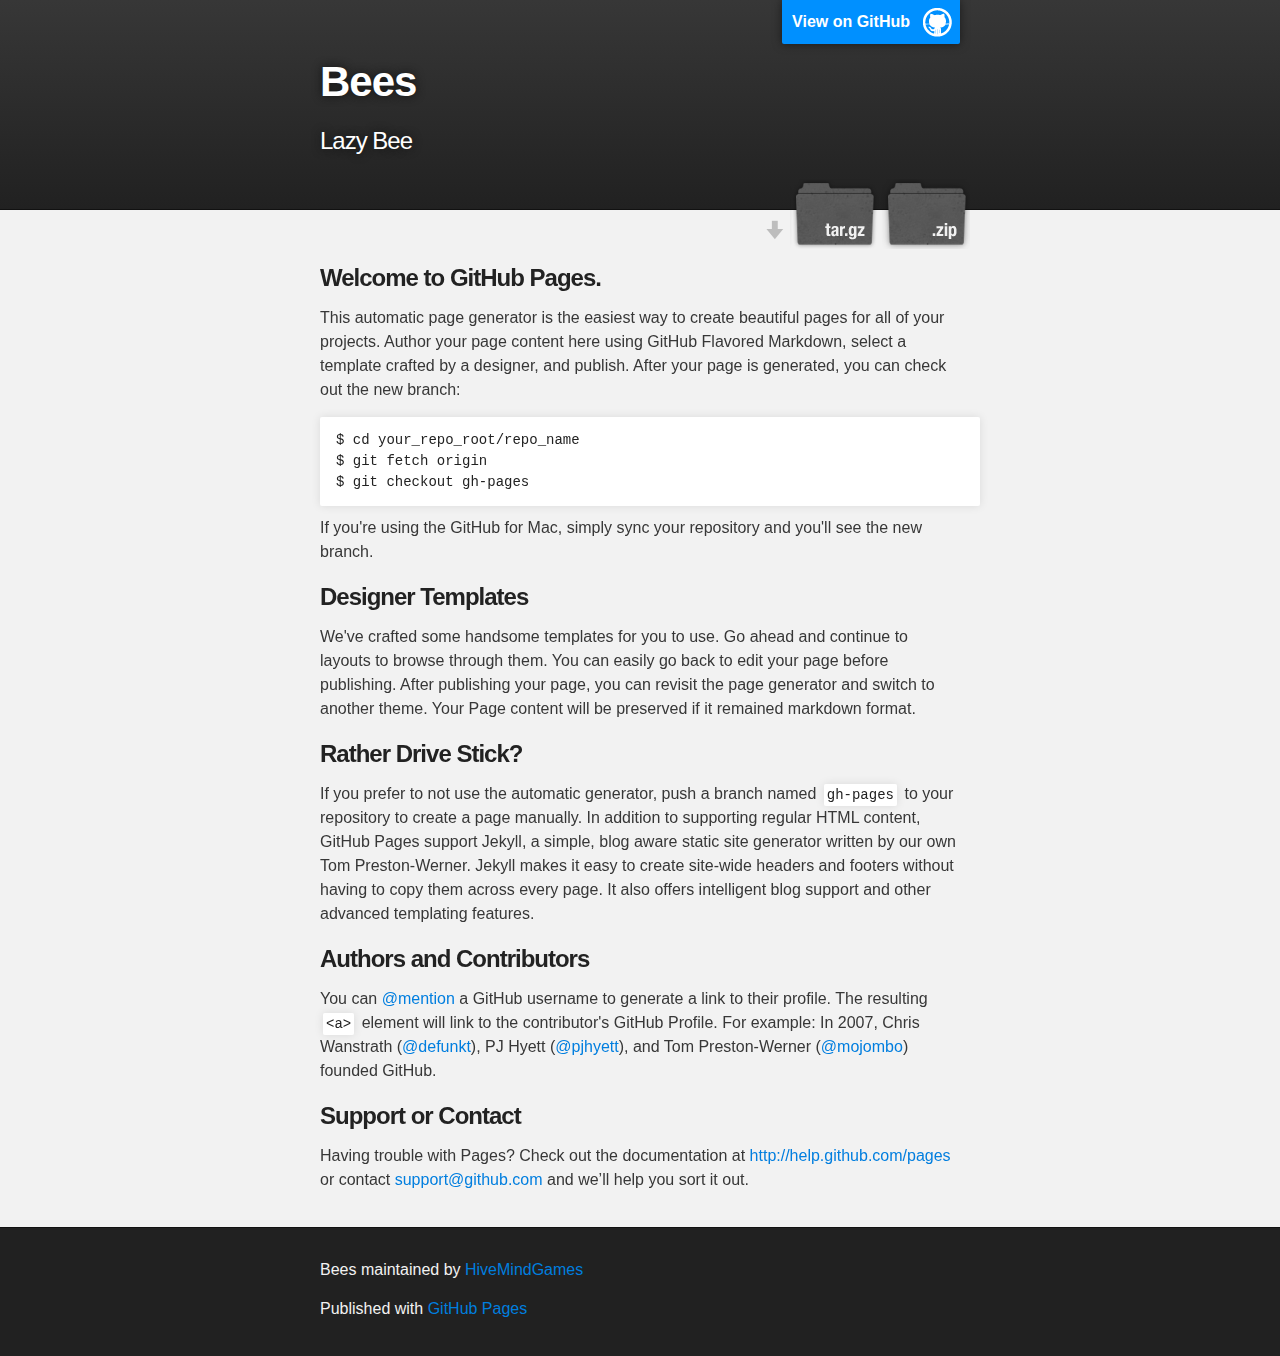
==== index.html @ bdd06cb8 "Create gh-pages branch via GitHub" ====
<!DOCTYPE html>
<html>

  <head>
    <meta charset='utf-8' />
    <meta http-equiv="X-UA-Compatible" content="chrome=1" />
    <meta name="description" content="Bees : Lazy Bee" />

    <link rel="stylesheet" type="text/css" media="screen" href="stylesheets/stylesheet.css">

    <title>Bees</title>
  </head>

  <body>

    <!-- HEADER -->
    <div id="header_wrap" class="outer">
        <header class="inner">
          <a id="forkme_banner" href="https://github.com/HiveMindGames/bees">View on GitHub</a>

          <h1 id="project_title">Bees</h1>
          <h2 id="project_tagline">Lazy Bee</h2>

            <section id="downloads">
              <a class="zip_download_link" href="https://github.com/HiveMindGames/bees/zipball/master">Download this project as a .zip file</a>
              <a class="tar_download_link" href="https://github.com/HiveMindGames/bees/tarball/master">Download this project as a tar.gz file</a>
            </section>
        </header>
    </div>

    <!-- MAIN CONTENT -->
    <div id="main_content_wrap" class="outer">
      <section id="main_content" class="inner">
        <h3>Welcome to GitHub Pages.</h3>

<p>This automatic page generator is the easiest way to create beautiful pages for all of your projects. Author your page content here using GitHub Flavored Markdown, select a template crafted by a designer, and publish. After your page is generated, you can check out the new branch:</p>

<pre><code>$ cd your_repo_root/repo_name
$ git fetch origin
$ git checkout gh-pages
</code></pre>

<p>If you're using the GitHub for Mac, simply sync your repository and you'll see the new branch.</p>

<h3>Designer Templates</h3>

<p>We've crafted some handsome templates for you to use. Go ahead and continue to layouts to browse through them. You can easily go back to edit your page before publishing. After publishing your page, you can revisit the page generator and switch to another theme. Your Page content will be preserved if it remained markdown format.</p>

<h3>Rather Drive Stick?</h3>

<p>If you prefer to not use the automatic generator, push a branch named <code>gh-pages</code> to your repository to create a page manually. In addition to supporting regular HTML content, GitHub Pages support Jekyll, a simple, blog aware static site generator written by our own Tom Preston-Werner. Jekyll makes it easy to create site-wide headers and footers without having to copy them across every page. It also offers intelligent blog support and other advanced templating features.</p>

<h3>Authors and Contributors</h3>

<p>You can <a href="https://github.com/blog/821" class="user-mention">@mention</a> a GitHub username to generate a link to their profile. The resulting <code>&lt;a&gt;</code> element will link to the contributor's GitHub Profile. For example: In 2007, Chris Wanstrath (<a href="https://github.com/defunkt" class="user-mention">@defunkt</a>), PJ Hyett (<a href="https://github.com/pjhyett" class="user-mention">@pjhyett</a>), and Tom Preston-Werner (<a href="https://github.com/mojombo" class="user-mention">@mojombo</a>) founded GitHub.</p>

<h3>Support or Contact</h3>

<p>Having trouble with Pages? Check out the documentation at <a href="http://help.github.com/pages">http://help.github.com/pages</a> or contact <a href="mailto:support@github.com">support@github.com</a> and we’ll help you sort it out.</p>
      </section>
    </div>

    <!-- FOOTER  -->
    <div id="footer_wrap" class="outer">
      <footer class="inner">
        <p class="copyright">Bees maintained by <a href="https://github.com/HiveMindGames">HiveMindGames</a></p>
        <p>Published with <a href="http://pages.github.com">GitHub Pages</a></p>
      </footer>
    </div>

    

  </body>
</html>
---- stylesheets/stylesheet.css ----
/*******************************************************************************
Slate Theme for Github Pages
by Jason Costello, @jsncostello
*******************************************************************************/

@import url(pygment_trac.css);

/*******************************************************************************
MeyerWeb Reset
*******************************************************************************/

html, body, div, span, applet, object, iframe,
h1, h2, h3, h4, h5, h6, p, blockquote, pre,
a, abbr, acronym, address, big, cite, code,
del, dfn, em, img, ins, kbd, q, s, samp,
small, strike, strong, sub, sup, tt, var,
b, u, i, center,
dl, dt, dd, ol, ul, li,
fieldset, form, label, legend,
table, caption, tbody, tfoot, thead, tr, th, td,
article, aside, canvas, details, embed,
figure, figcaption, footer, header, hgroup,
menu, nav, output, ruby, section, summary,
time, mark, audio, video {
  margin: 0;
  padding: 0;
  border: 0;
  font: inherit;
  vertical-align: baseline;
}

/* HTML5 display-role reset for older browsers */
article, aside, details, figcaption, figure,
footer, header, hgroup, menu, nav, section {
  display: block;
}

ol, ul {
  list-style: none;
}

blockquote, q {
}

table {
  border-collapse: collapse;
  border-spacing: 0;
}

a:focus {
  outline: none;
}

/*******************************************************************************
Theme Styles
*******************************************************************************/

body {
  box-sizing: border-box;
  color:#373737;
  background: #212121;
  font-size: 16px;
  font-family: 'Myriad Pro', Calibri, Helvetica, Arial, sans-serif;
  line-height: 1.5;
  -webkit-font-smoothing: antialiased;
}

h1, h2, h3, h4, h5, h6 {
  margin: 10px 0;
  font-weight: 700;
  color:#222222;
  font-family: 'Lucida Grande', 'Calibri', Helvetica, Arial, sans-serif;
  letter-spacing: -1px;
}

h1 {
  font-size: 36px;
  font-weight: 700;
}

h2 {
  padding-bottom: 10px;
  font-size: 32px;
  background: url('../images/bg_hr.png') repeat-x bottom;
}

h3 {
  font-size: 24px;
}

h4 {
  font-size: 21px;
}

h5 {
  font-size: 18px;
}

h6 {
  font-size: 16px;
}

p {
  margin: 10px 0 15px 0;
}

footer p {
  color: #f2f2f2;
}

a {
  text-decoration: none;
  color: #007edf;
  text-shadow: none;

  transition: color 0.5s ease;
  transition: text-shadow 0.5s ease;
  -webkit-transition: color 0.5s ease;
  -webkit-transition: text-shadow 0.5s ease;
  -moz-transition: color 0.5s ease;
  -moz-transition: text-shadow 0.5s ease;
  -o-transition: color 0.5s ease;
  -o-transition: text-shadow 0.5s ease;
  -ms-transition: color 0.5s ease;
  -ms-transition: text-shadow 0.5s ease;
}

#main_content a:hover {
  color: #0069ba;
  text-shadow: #0090ff 0px 0px 2px;
}

footer a:hover {
  color: #43adff;
  text-shadow: #0090ff 0px 0px 2px;
}

em {
  font-style: italic;
}

strong {
  font-weight: bold;
}

img {
  position: relative;
  margin: 0 auto;
  max-width: 739px;
  padding: 5px;
  margin: 10px 0 10px 0;
  border: 1px solid #ebebeb;

  box-shadow: 0 0 5px #ebebeb;
  -webkit-box-shadow: 0 0 5px #ebebeb;
  -moz-box-shadow: 0 0 5px #ebebeb;
  -o-box-shadow: 0 0 5px #ebebeb;
  -ms-box-shadow: 0 0 5px #ebebeb;
}

pre, code {
  width: 100%;
  color: #222;
  background-color: #fff;

  font-family: Monaco, "Bitstream Vera Sans Mono", "Lucida Console", Terminal, monospace;
  font-size: 14px;

  border-radius: 2px;
  -moz-border-radius: 2px;
  -webkit-border-radius: 2px;



}

pre {
  width: 100%;
  padding: 10px;
  box-shadow: 0 0 10px rgba(0,0,0,.1);
  overflow: auto;
}

code {
  padding: 3px;
  margin: 0 3px;
  box-shadow: 0 0 10px rgba(0,0,0,.1);
}

pre code {
  display: block;
  box-shadow: none;
}

blockquote {
  color: #666;
  margin-bottom: 20px;
  padding: 0 0 0 20px;
  border-left: 3px solid #bbb;
}

ul, ol, dl {
  margin-bottom: 15px
}

ul li {
  list-style: inside;
  padding-left: 20px;
}

ol li {
  list-style: decimal inside;
  padding-left: 20px;
}

dl dt {
  font-weight: bold;
}

dl dd {
  padding-left: 20px;
  font-style: italic;
}

dl p {
  padding-left: 20px;
  font-style: italic;
}

hr {
  height: 1px;
  margin-bottom: 5px;
  border: none;
  background: url('../images/bg_hr.png') repeat-x center;
}

table {
  border: 1px solid #373737;
  margin-bottom: 20px;
  text-align: left;
 }

th {
  font-family: 'Lucida Grande', 'Helvetica Neue', Helvetica, Arial, sans-serif;
  padding: 10px;
  background: #373737;
  color: #fff;
 }

td {
  padding: 10px;
  border: 1px solid #373737;
 }

form {
  background: #f2f2f2;
  padding: 20px;
}

img {
  width: 100%;
  max-width: 100%;
}

/*******************************************************************************
Full-Width Styles
*******************************************************************************/

.outer {
  width: 100%;
}

.inner {
  position: relative;
  max-width: 640px;
  padding: 20px 10px;
  margin: 0 auto;
}

#forkme_banner {
  display: block;
  position: absolute;
  top:0;
  right: 10px;
  z-index: 10;
  padding: 10px 50px 10px 10px;
  color: #fff;
  background: url('../images/blacktocat.png') #0090ff no-repeat 95% 50%;
  font-weight: 700;
  box-shadow: 0 0 10px rgba(0,0,0,.5);
  border-bottom-left-radius: 2px;
  border-bottom-right-radius: 2px;
}

#header_wrap {
  background: #212121;
  background: -moz-linear-gradient(top, #373737, #212121);
  background: -webkit-linear-gradient(top, #373737, #212121);
  background: -ms-linear-gradient(top, #373737, #212121);
  background: -o-linear-gradient(top, #373737, #212121);
  background: linear-gradient(top, #373737, #212121);
}

#header_wrap .inner {
  padding: 50px 10px 30px 10px;
}

#project_title {
  margin: 0;
  color: #fff;
  font-size: 42px;
  font-weight: 700;
  text-shadow: #111 0px 0px 10px;
}

#project_tagline {
  color: #fff;
  font-size: 24px;
  font-weight: 300;
  background: none;
  text-shadow: #111 0px 0px 10px;
}

#downloads {
  position: absolute;
  width: 210px;
  z-index: 10;
  bottom: -40px;
  right: 0;
  height: 70px;
  background: url('../images/icon_download.png') no-repeat 0% 90%;
}

.zip_download_link {
  display: block;
  float: right;
  width: 90px;
  height:70px;
  text-indent: -5000px;
  overflow: hidden;
  background: url(../images/sprite_download.png) no-repeat bottom left;
}

.tar_download_link {
  display: block;
  float: right;
  width: 90px;
  height:70px;
  text-indent: -5000px;
  overflow: hidden;
  background: url(../images/sprite_download.png) no-repeat bottom right;
  margin-left: 10px;
}

.zip_download_link:hover {
  background: url(../images/sprite_download.png) no-repeat top left;
}

.tar_download_link:hover {
  background: url(../images/sprite_download.png) no-repeat top right;
}

#main_content_wrap {
  background: #f2f2f2;
  border-top: 1px solid #111;
  border-bottom: 1px solid #111;
}

#main_content {
  padding-top: 40px;
}

#footer_wrap {
  background: #212121;
}



/*******************************************************************************
Small Device Styles
*******************************************************************************/

@media screen and (max-width: 480px) {
  body {
    font-size:14px;
  }

  #downloads {
    display: none;
  }

  .inner {
    min-width: 320px;
    max-width: 480px;
  }

  #project_title {
  font-size: 32px;
  }

  h1 {
    font-size: 28px;
  }

  h2 {
    font-size: 24px;
  }

  h3 {
    font-size: 21px;
  }

  h4 {
    font-size: 18px;
  }

  h5 {
    font-size: 14px;
  }

  h6 {
    font-size: 12px;
  }

  code, pre {
    min-width: 320px;
    max-width: 480px;
    font-size: 11px;
  }

}
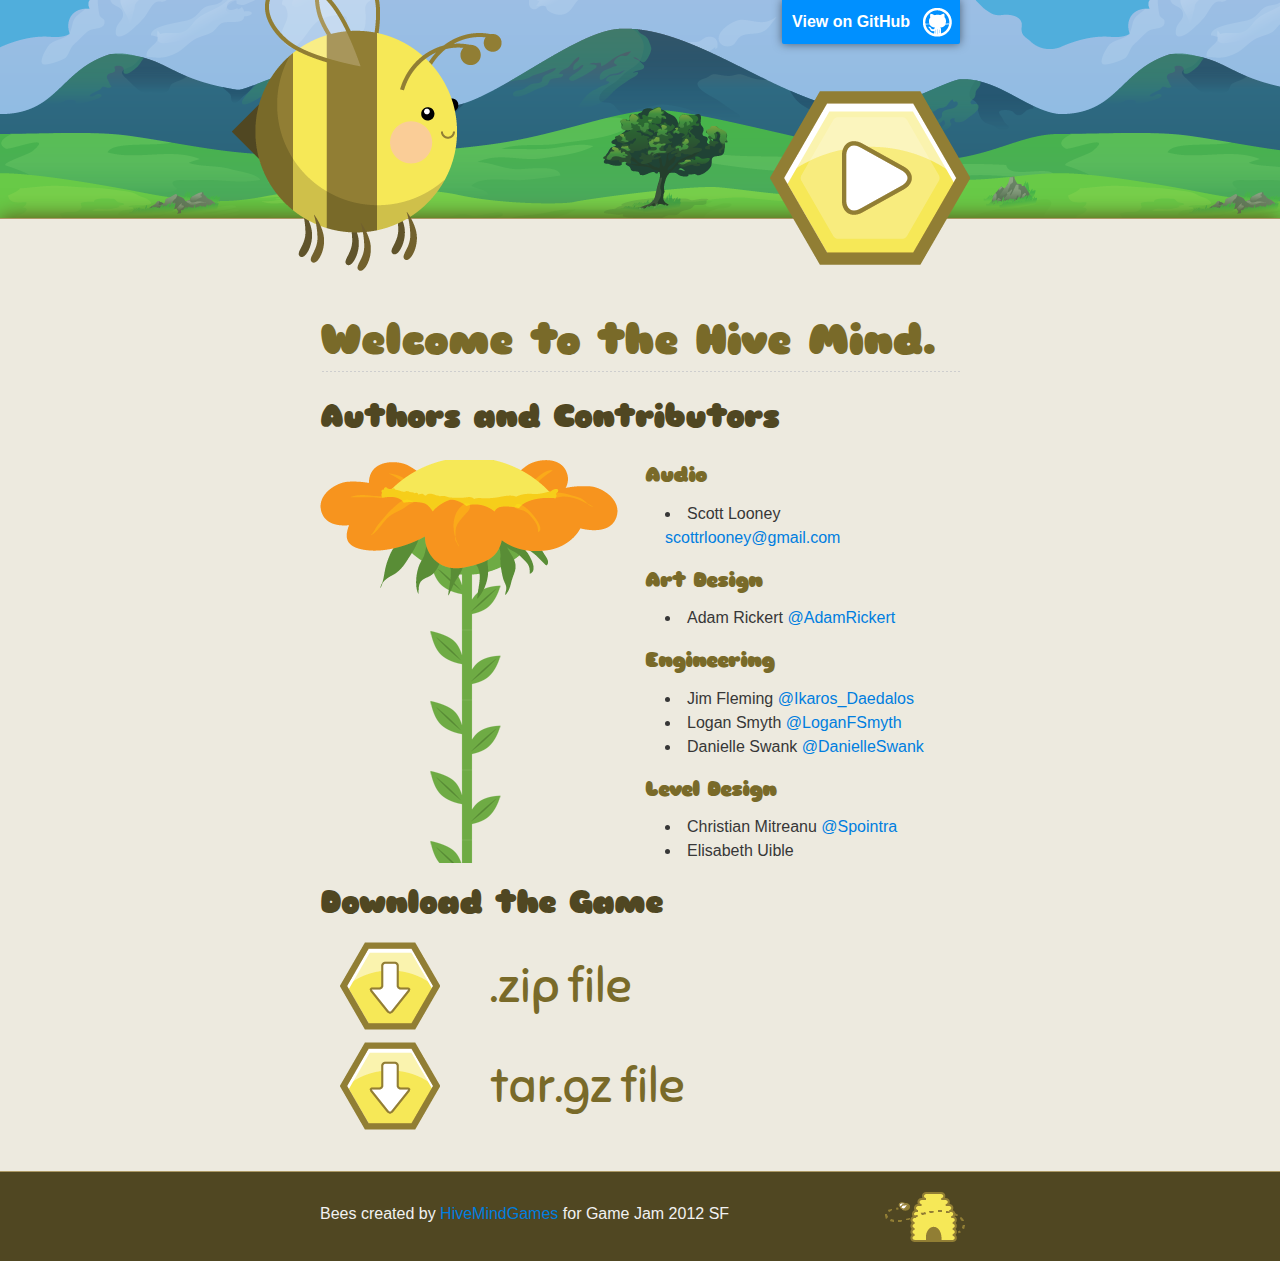
==== commit 043157de: "updates to style and copy" ====
--- a/index.html
+++ b/index.html
@@ -5,7 +5,8 @@
     <meta charset='utf-8' />
     <meta http-equiv="X-UA-Compatible" content="chrome=1" />
     <meta name="description" content="Bees : Lazy Bee" />
-
+    <link rel="shortcut icon" type="image/x-icon" href="favicon.ico">
+    <link href='http://fonts.googleapis.com/css?family=Concert+One|Sniglet:800' rel='stylesheet' type='text/css'>
     <link rel="stylesheet" type="text/css" media="screen" href="stylesheets/stylesheet.css">
 
     <title>Bees</title>
@@ -17,13 +18,10 @@
     <div id="header_wrap" class="outer">
         <header class="inner">
           <a id="forkme_banner" href="https://github.com/HiveMindGames/bees">View on GitHub</a>
-
-          <h1 id="project_title">Bees</h1>
-          <h2 id="project_tagline">Lazy Bee</h2>
-
-            <section id="downloads">
-              <a class="zip_download_link" href="https://github.com/HiveMindGames/bees/zipball/master">Download this project as a .zip file</a>
-              <a class="tar_download_link" href="https://github.com/HiveMindGames/bees/tarball/master">Download this project as a tar.gz file</a>
+          <h1 id="project_title">Bumble Bounce</h1>
+          <h2 id="project_tagline">&nbsp;</h2>
+            <section id="game">
+              <a class="play" href="http://hivemindgames.github.com/bees/game.html">Play Bumble Bounce</a>
             </section>
         </header>
     </div>
@@ -31,44 +29,44 @@
     <!-- MAIN CONTENT -->
     <div id="main_content_wrap" class="outer">
       <section id="main_content" class="inner">
-        <h3>Welcome to GitHub Pages.</h3>
+        <h2>Welcome to the Hive Mind.</h2>
 
-<p>This automatic page generator is the easiest way to create beautiful pages for all of your projects. Author your page content here using GitHub Flavored Markdown, select a template crafted by a designer, and publish. After your page is generated, you can check out the new branch:</p>
-
-<pre><code>$ cd your_repo_root/repo_name
-$ git fetch origin
-$ git checkout gh-pages
-</code></pre>
-
-<p>If you're using the GitHub for Mac, simply sync your repository and you'll see the new branch.</p>
-
-<h3>Designer Templates</h3>
-
-<p>We've crafted some handsome templates for you to use. Go ahead and continue to layouts to browse through them. You can easily go back to edit your page before publishing. After publishing your page, you can revisit the page generator and switch to another theme. Your Page content will be preserved if it remained markdown format.</p>
-
-<h3>Rather Drive Stick?</h3>
-
-<p>If you prefer to not use the automatic generator, push a branch named <code>gh-pages</code> to your repository to create a page manually. In addition to supporting regular HTML content, GitHub Pages support Jekyll, a simple, blog aware static site generator written by our own Tom Preston-Werner. Jekyll makes it easy to create site-wide headers and footers without having to copy them across every page. It also offers intelligent blog support and other advanced templating features.</p>
-
-<h3>Authors and Contributors</h3>
-
-<p>You can <a href="https://github.com/blog/821" class="user-mention">@mention</a> a GitHub username to generate a link to their profile. The resulting <code>&lt;a&gt;</code> element will link to the contributor's GitHub Profile. For example: In 2007, Chris Wanstrath (<a href="https://github.com/defunkt" class="user-mention">@defunkt</a>), PJ Hyett (<a href="https://github.com/pjhyett" class="user-mention">@pjhyett</a>), and Tom Preston-Werner (<a href="https://github.com/mojombo" class="user-mention">@mojombo</a>) founded GitHub.</p>
-
-<h3>Support or Contact</h3>
-
-<p>Having trouble with Pages? Check out the documentation at <a href="http://help.github.com/pages">http://help.github.com/pages</a> or contact <a href="mailto:support@github.com">support@github.com</a> and we’ll help you sort it out.</p>
+        <h3>Authors and Contributors</h3>
+          <div class='stem'>
+            <section class='flower'>
+              <h4>Audio</h4>
+                <ul>
+                  <li>Scott Looney <a href="mailto:scottrlooney@gmail.com">scottrlooney@gmail.com</a>
+                </ul>
+              <h4>Art Design</h4>
+                <ul>
+                  <li>Adam Rickert <a href="http://twitter.com/AdamRickert">@AdamRickert</a>
+                </ul>
+              <h4>Engineering</h4>
+                <ul>
+                  <li>Jim Fleming <a href="http://twitter.com/ikaros_daedalos">@Ikaros_Daedalos</a>
+                  <li>Logan Smyth <a href="https://twitter.com/loganfsmyth">@LoganFSmyth</a>
+                  <li>Danielle Swank <a href="https://twitter.com/danielleswank">@DanielleSwank</a>
+                </ul>
+              <h4>Level Design</h4>
+                <ul>
+                  <li>Christian Mitreanu <a href="http://twitter.com/spointra">@Spointra</a>
+                  <li>Elisabeth Uible
+                </ul>
+            </section>
+          </div>
+ 
+        <h3>Download the Game</h3>
+          <ul class="clean">
+            <li><a class="download_link" href="https://github.com/HiveMindGames/bees/zipball/master">.zip file</a></li>
+            <li><a class="download_link" href="https://github.com/HiveMindGames/bees/tarball/master">tar.gz file</a></li>
+          </ul>
       </section>
     </div>
-
-    <!-- FOOTER  -->
     <div id="footer_wrap" class="outer">
       <footer class="inner">
-        <p class="copyright">Bees maintained by <a href="https://github.com/HiveMindGames">HiveMindGames</a></p>
-        <p>Published with <a href="http://pages.github.com">GitHub Pages</a></p>
+        <p class="copyright">Bees created by <a href="https://github.com/HiveMindGames">HiveMindGames</a> for Game Jam 2012 SF</p>
       </footer>
     </div>
-
-    
-
   </body>
 </html>
--- a/stylesheets/stylesheet.css
+++ b/stylesheets/stylesheet.css
@@ -58,7 +58,7 @@
 body {
   box-sizing: border-box;
   color:#373737;
-  background: #212121;
+  background: #504722;
   font-size: 16px;
   font-family: 'Myriad Pro', Calibri, Helvetica, Arial, sans-serif;
   line-height: 1.5;
@@ -68,8 +68,8 @@
 h1, h2, h3, h4, h5, h6 {
   margin: 10px 0;
   font-weight: 700;
-  color:#222222;
-  font-family: 'Lucida Grande', 'Calibri', Helvetica, Arial, sans-serif;
+  color:#796a29;
+  font-family: 'Sniglet', 'Lucida Grande', 'Calibri', Helvetica, Arial, sans-serif;
   letter-spacing: -1px;
 }
 
@@ -80,12 +80,13 @@
 
 h2 {
   padding-bottom: 10px;
+  font-size: 42px;
+  background: url('../images/bg_hr.png') repeat-x bottom;
+}
+
+h3 {
   font-size: 32px;
-  background: url('../images/bg_hr.png') repeat-x bottom;
-}
-
-h3 {
-  font-size: 24px;
+  color: #504722;
 }
 
 h4 {
@@ -293,85 +294,100 @@
 }
 
 #header_wrap {
-  background: #212121;
-  background: -moz-linear-gradient(top, #373737, #212121);
-  background: -webkit-linear-gradient(top, #373737, #212121);
-  background: -ms-linear-gradient(top, #373737, #212121);
-  background: -o-linear-gradient(top, #373737, #212121);
-  background: linear-gradient(top, #373737, #212121);
+  background: url('../images/scene.png') repeat-x;
 }
 
 #header_wrap .inner {
   padding: 50px 10px 30px 10px;
+  position: relative;
 }
 
 #project_title {
+  background: url('../images/bee-huge.png') no-repeat;
   margin: 0;
-  color: #fff;
-  font-size: 42px;
-  font-weight: 700;
-  text-shadow: #111 0px 0px 10px;
+  width: 280px;
+  height: 360px;
+  text-indent: -999em;
+  position: absolute;
+  top: -40px;
+  left: -80px;
+  
 }
 
 #project_tagline {
   color: #fff;
-  font-size: 24px;
+  font-size: 72px;
   font-weight: 300;
   background: none;
   text-shadow: #111 0px 0px 10px;
 }
 
-#downloads {
+#game {
   position: absolute;
-  width: 210px;
+  width: 200px;
   z-index: 10;
-  bottom: -40px;
+  bottom: -50px;
   right: 0;
-  height: 70px;
-  background: url('../images/icon_download.png') no-repeat 0% 90%;
-}
-
-.zip_download_link {
+  height: 180px;
+}
+.play {
   display: block;
   float: right;
-  width: 90px;
-  height:70px;
+  width: 200px;
+  height: 180px;
   text-indent: -5000px;
   overflow: hidden;
-  background: url(../images/sprite_download.png) no-repeat bottom left;
-}
-
-.tar_download_link {
+  background: url(../images/icon_play_large.png) no-repeat ;
+  
+  
+}
+.clean, .clean li {
+  list-style: none;  
+
+}
+.download_link {
+  padding-left: 150px;
+  height: 100px;
   display: block;
-  float: right;
-  width: 90px;
-  height:70px;
-  text-indent: -5000px;
-  overflow: hidden;
-  background: url(../images/sprite_download.png) no-repeat bottom right;
-  margin-left: 10px;
-}
-
-.zip_download_link:hover {
-  background: url(../images/sprite_download.png) no-repeat top left;
-}
-
-.tar_download_link:hover {
-  background: url(../images/sprite_download.png) no-repeat top right;
+  line-height: 100px;
+  color:#796a29;
+  font-size: 48px;
+  font-family: 'Sniglet';
+  background: url(../images/icon_download.png) center left no-repeat ;
+}
+
+.download_link:hover {
+  background: url(../images/icon_download_hover.png) center left no-repeat ;
 }
 
 #main_content_wrap {
-  background: #f2f2f2;
-  border-top: 1px solid #111;
-  border-bottom: 1px solid #111;
+  padding-top: 40px;
+  box-shadow: #5c4813 0px 0px 20px;
+  background: #edeadf;
+  border-top: 1px solid #ab9864;
+  border-bottom: 1px solid #ab9864;
 }
 
 #main_content {
   padding-top: 40px;
 }
 
+.stem {
+  margin-top: 20px;
+  background: url('../images/flower-stem-leaves.png') 110px 100px repeat-y;
+  
+}
+.flower {
+  background: url('../images/flower-top-orange.png') 0px -3px no-repeat;
+  padding-left: 325px;
+}
+
 #footer_wrap {
-  background: #212121;
+  background: #504722;
+}
+#footer_wrap .inner {
+  background: url('../images/thought-hive.png') no-repeat center right;
+  
 }
 
 
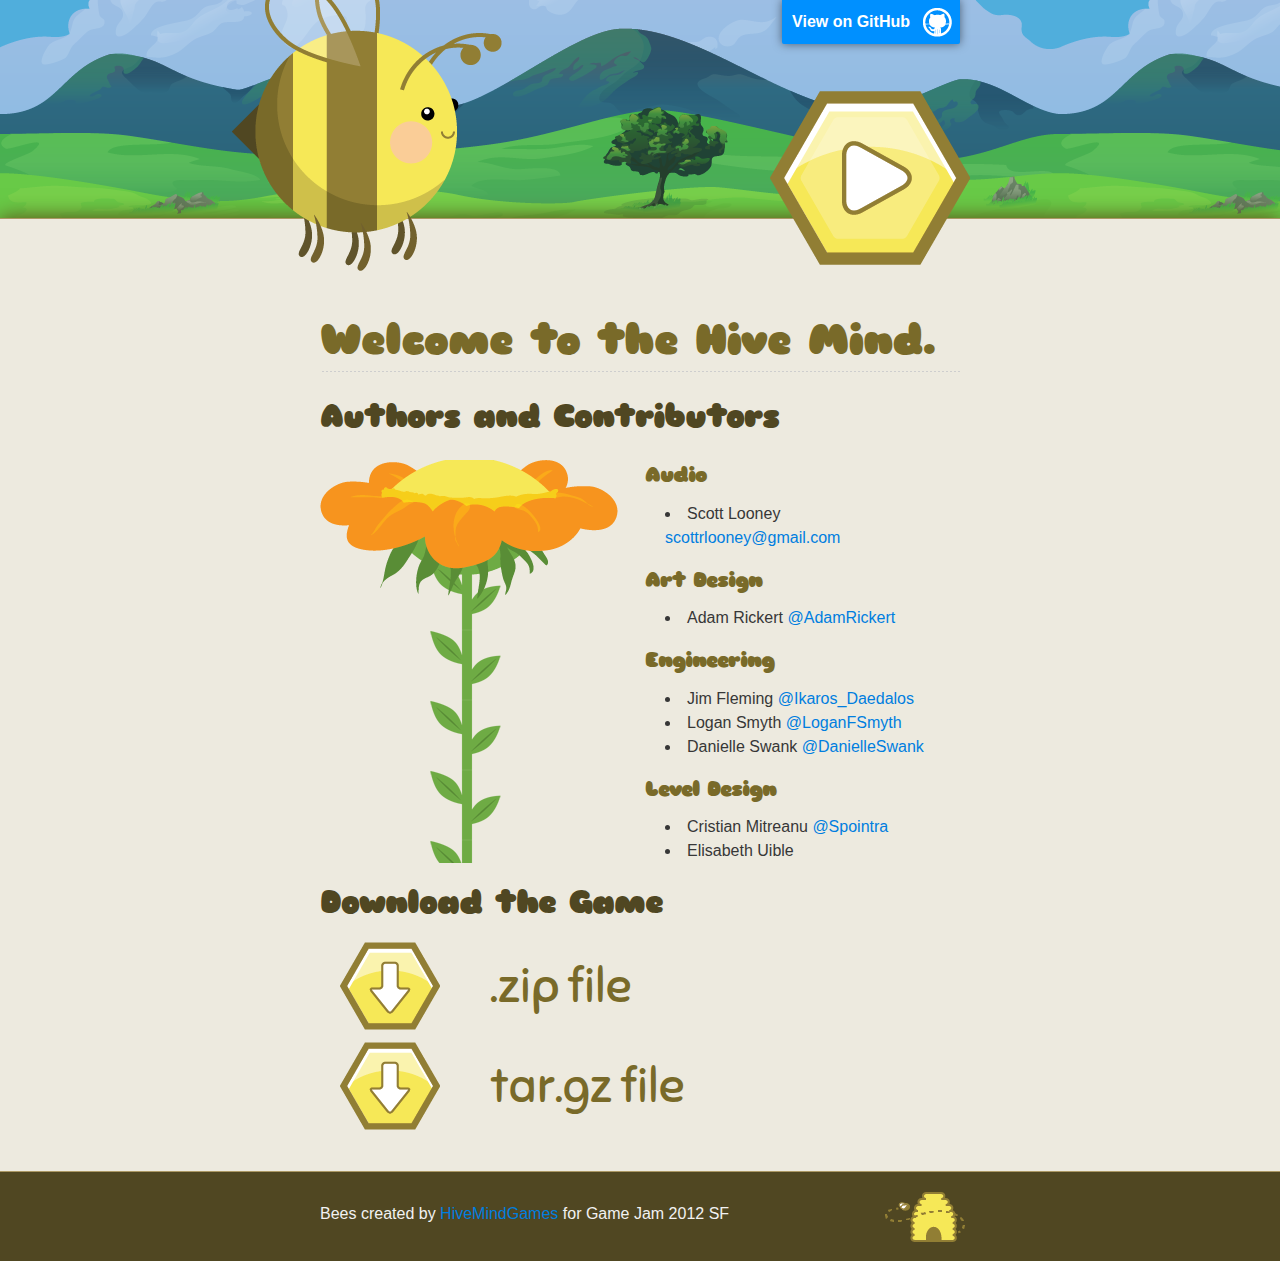
==== commit c1cc6b45: "fixed spelling error" ====
--- a/index.html
+++ b/index.html
@@ -50,7 +50,7 @@
                 </ul>
               <h4>Level Design</h4>
                 <ul>
-                  <li>Christian Mitreanu <a href="http://twitter.com/spointra">@Spointra</a>
+                  <li>Cristian Mitreanu <a href="http://twitter.com/spointra">@Spointra</a>
                   <li>Elisabeth Uible
                 </ul>
             </section>
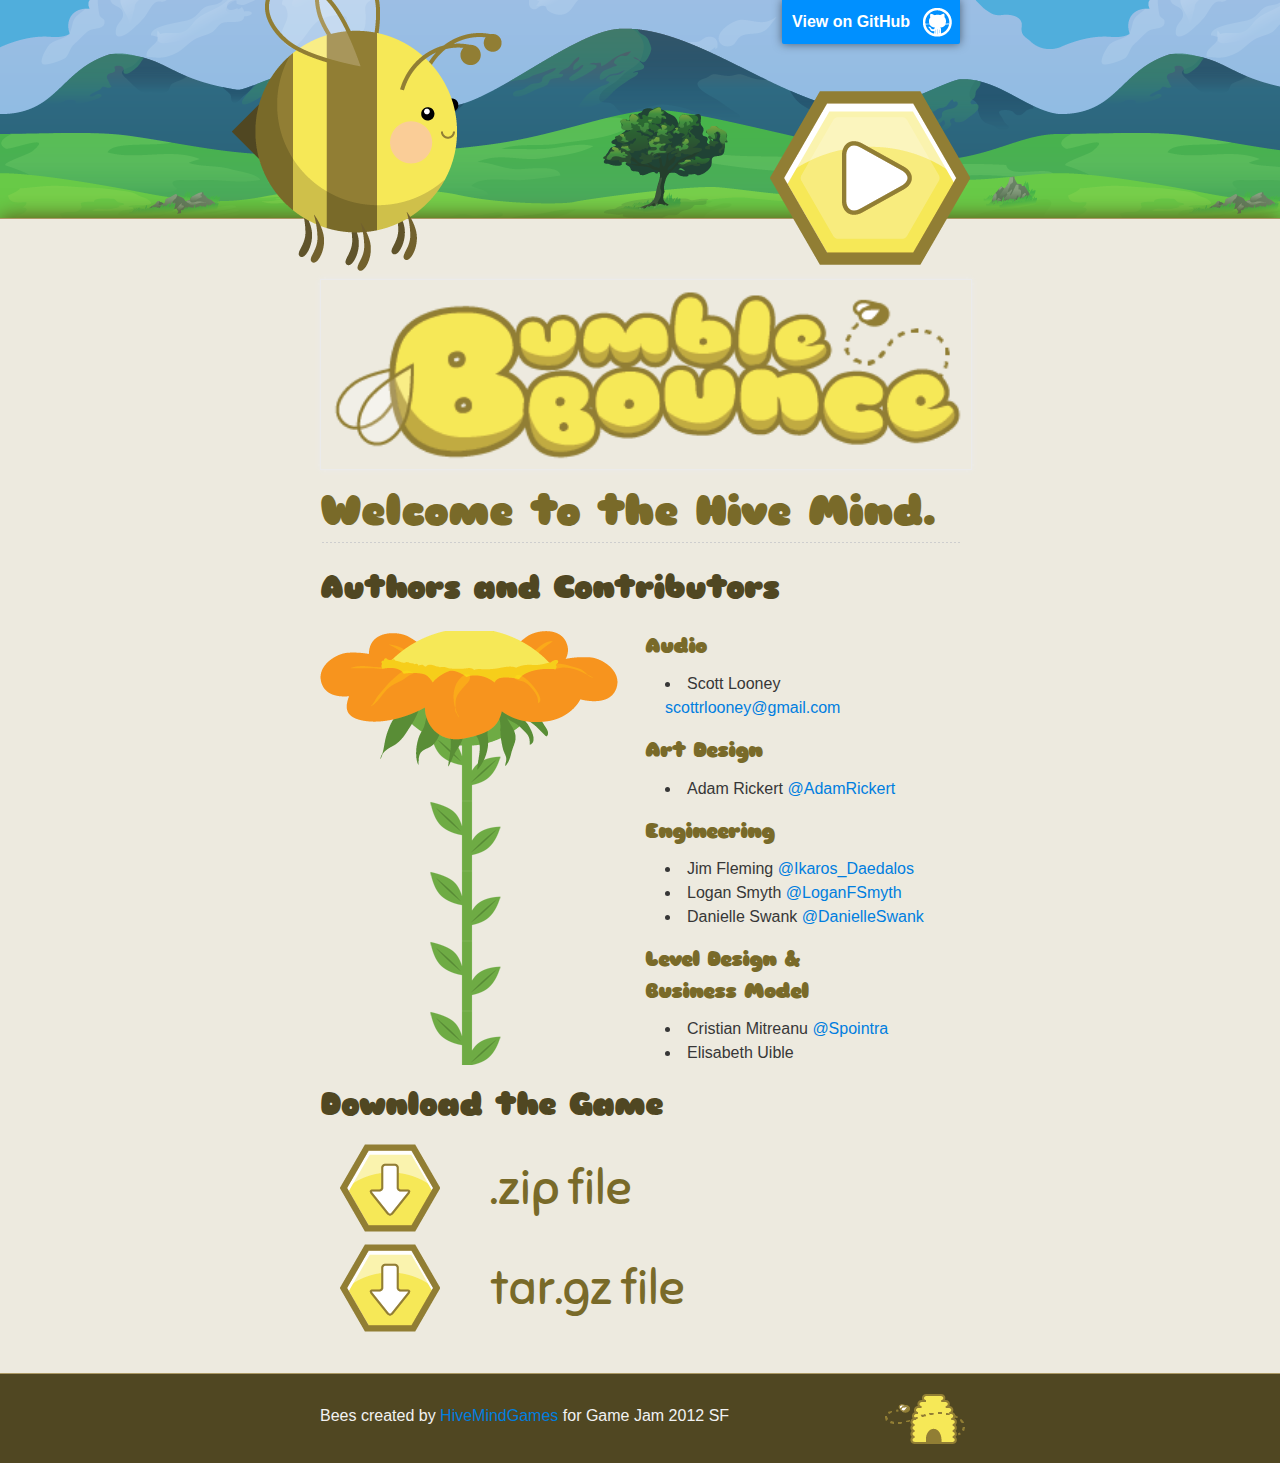
==== commit 83b69f9f: "added logo" ====
--- a/index.html
+++ b/index.html
@@ -29,6 +29,7 @@
     <!-- MAIN CONTENT -->
     <div id="main_content_wrap" class="outer">
       <section id="main_content" class="inner">
+        <img class="logo" src="images/logo.png" title="Bumble Bounce"/>
         <h2>Welcome to the Hive Mind.</h2>
 
         <h3>Authors and Contributors</h3>
@@ -48,7 +49,7 @@
                   <li>Logan Smyth <a href="https://twitter.com/loganfsmyth">@LoganFSmyth</a>
                   <li>Danielle Swank <a href="https://twitter.com/danielleswank">@DanielleSwank</a>
                 </ul>
-              <h4>Level Design</h4>
+              <h4>Level Design &<br>Business Model</h4>
                 <ul>
                   <li>Cristian Mitreanu <a href="http://twitter.com/spointra">@Spointra</a>
                   <li>Elisabeth Uible
--- a/stylesheets/stylesheet.css
+++ b/stylesheets/stylesheet.css
@@ -338,13 +338,13 @@
   text-indent: -5000px;
   overflow: hidden;
   background: url(../images/icon_play_large.png) no-repeat ;
-  
-  
-}
+}
+
 .clean, .clean li {
   list-style: none;  
 
 }
+
 .download_link {
   padding-left: 150px;
   height: 100px;
@@ -358,6 +358,11 @@
 
 .download_link:hover {
   background: url(../images/icon_download_hover.png) center left no-repeat ;
+}
+
+.logo {
+  display: block;
+  margin: 0 auto 0px auto;
 }
 
 #main_content_wrap {
@@ -369,7 +374,6 @@
 }
 
 #main_content {
-  padding-top: 40px;
 }
 
 .stem {
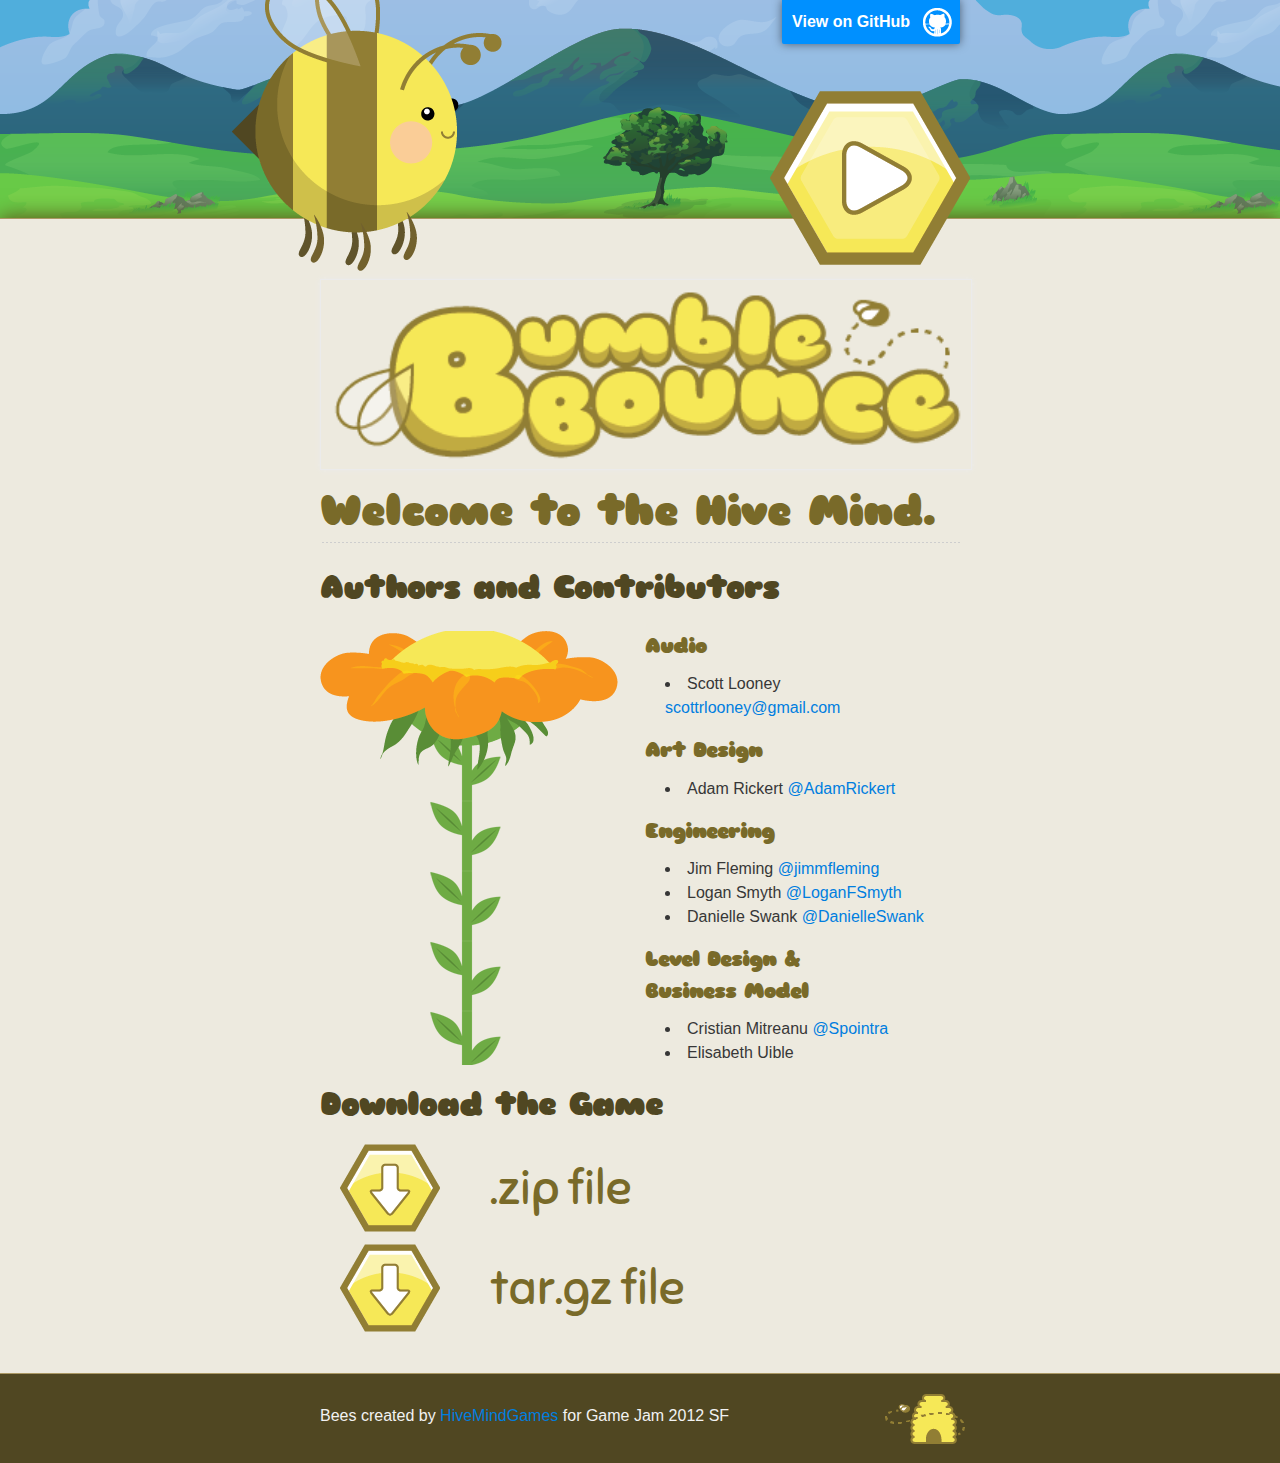
==== commit c2e595d5: "Update index.html" ====
--- a/index.html
+++ b/index.html
@@ -9,7 +9,7 @@
     <link href='http://fonts.googleapis.com/css?family=Concert+One|Sniglet:800' rel='stylesheet' type='text/css'>
     <link rel="stylesheet" type="text/css" media="screen" href="stylesheets/stylesheet.css">
 
-    <title>Bees</title>
+    <title>Bumble Bounce: A Hive Mind Game</title>
   </head>
 
   <body>
@@ -21,7 +21,7 @@
           <h1 id="project_title">Bumble Bounce</h1>
           <h2 id="project_tagline">&nbsp;</h2>
             <section id="game">
-              <a class="play" href="http://hivemindgames.github.com/bees/game.html">Play Bumble Bounce</a>
+              <a class="play" href="game/index.html">Play Bumble Bounce</a>
             </section>
         </header>
     </div>
@@ -45,7 +45,7 @@
                 </ul>
               <h4>Engineering</h4>
                 <ul>
-                  <li>Jim Fleming <a href="http://twitter.com/ikaros_daedalos">@Ikaros_Daedalos</a>
+                  <li>Jim Fleming <a href="http://twitter.com/jimmfleming">@jimmfleming</a>
                   <li>Logan Smyth <a href="https://twitter.com/loganfsmyth">@LoganFSmyth</a>
                   <li>Danielle Swank <a href="https://twitter.com/danielleswank">@DanielleSwank</a>
                 </ul>
@@ -69,5 +69,18 @@
         <p class="copyright">Bees created by <a href="https://github.com/HiveMindGames">HiveMindGames</a> for Game Jam 2012 SF</p>
       </footer>
     </div>
+    <script type="text/javascript">
+    
+      var _gaq = _gaq || [];
+      _gaq.push(['_setAccount', 'UA-35578922-1']);
+      _gaq.push(['_trackPageview']);
+    
+      (function() {
+        var ga = document.createElement('script'); ga.type = 'text/javascript'; ga.async = true;
+        ga.src = ('https:' == document.location.protocol ? 'https://ssl' : 'http://www') + '.google-analytics.com/ga.js';
+        var s = document.getElementsByTagName('script')[0]; s.parentNode.insertBefore(ga, s);
+      })();
+    
+    </script>
   </body>
 </html>
